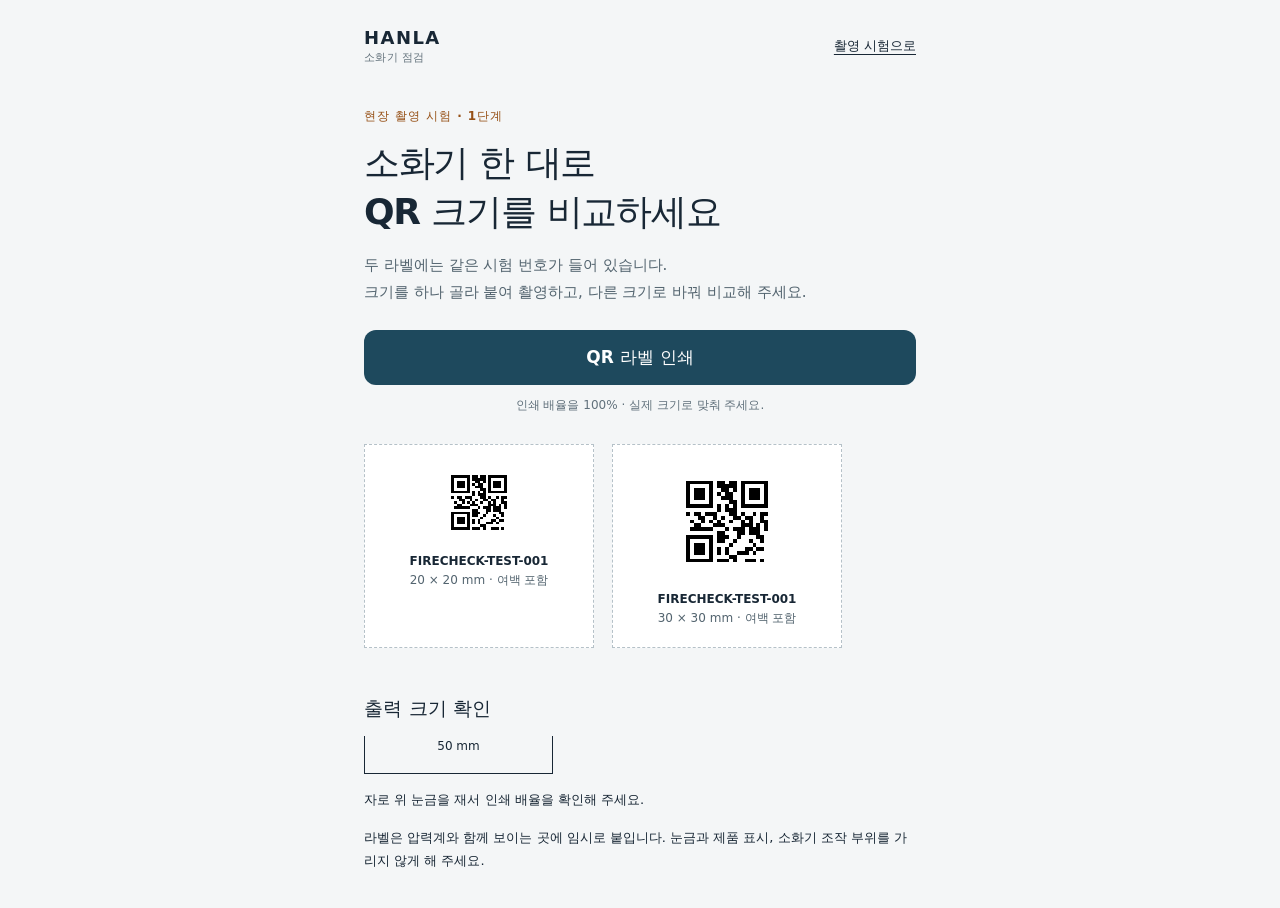
==== labels.html @ dc1bfec1 "Publish mobile photo and QR trial" ====
<!doctype html>
<html lang="ko">
<head>
  <meta charset="UTF-8">
  <meta name="viewport" content="width=device-width, initial-scale=1">
  <title>시험 QR 인쇄 · HANLA</title>


  <script type="module" crossorigin src="./assets/labels-Dmbiffo2.js"></script>
  <link rel="modulepreload" crossorigin href="./assets/trial-config-3g_mqXX-.js">
  <link rel="stylesheet" crossorigin href="./assets/trial-config-DWbpKtD1.css">
  <link rel="stylesheet" crossorigin href="./assets/labels-Cx_xkziq.css">
</head>
<body>
  <main class="page label-page">
    <header class="header screen-only">
      <a class="brand" href="./">HANLA <span>소화기 점검</span></a>
      <a class="text-link" href="./">촬영 시험으로</a>
    </header>
    <section class="intro">
      <p class="eyebrow">현장 촬영 시험 · 1단계</p>
      <h1>소화기 한 대로<br>QR 크기를 비교하세요</h1>
      <p class="description">두 라벨에는 같은 시험 번호가 들어 있습니다.<br>크기를 하나 골라 붙여 촬영하고, 다른 크기로 바꿔 비교해 주세요.</p>
    </section>
    <div class="print-controls screen-only">
      <button id="print" class="primary" type="button">QR 라벨 인쇄</button>
      <p class="hint">인쇄 배율을 100% · 실제 크기로 맞춰 주세요.</p>
    </div>
    <div class="labels">
      <figure class="label">
        <img src="./trial-qr.svg" class="qr-small" alt="20mm 시험용 QR, FIRECHECK-TEST-001">
        <figcaption><strong data-test-id></strong><span>20 × 20 mm · 여백 포함</span></figcaption>
      </figure>
      <figure class="label">
        <img src="./trial-qr.svg" class="qr-large" alt="30mm 시험용 QR, FIRECHECK-TEST-001">
        <figcaption><strong data-test-id></strong><span>30 × 30 mm · 여백 포함</span></figcaption>
      </figure>
    </div>
    <section class="print-guide">
      <h2>출력 크기 확인</h2>
      <div class="ruler" aria-label="출력 후 자로 확인할 50mm 눈금"><span>50 mm</span></div>
      <p>자로 위 눈금을 재서 인쇄 배율을 확인해 주세요.</p>
      <p>라벨은 압력계와 함께 보이는 곳에 임시로 붙입니다. 눈금과 제품 표시, 소화기 조작 부위를 가리지 않게 해 주세요.</p>
    </section>
  </main>

</body>
</html>
---- assets/trial-config-DWbpKtD1.css ----
:root{--lightningcss-light:initial;--lightningcss-dark: ;color-scheme:light;color:#182735;font-synthesis:none;-webkit-text-size-adjust:100%;background:#f4f6f7;font-family:system-ui,-apple-system,BlinkMacSystemFont,Segoe UI,sans-serif}*{box-sizing:border-box}body{margin:0}[hidden]{display:none!important}a{color:inherit}button,input{font:inherit}button,a{-webkit-tap-highlight-color:transparent}button{cursor:pointer;border-radius:12px;min-height:48px;font-weight:600}button:disabled{cursor:wait;opacity:.6}button:focus-visible,a:focus-visible{outline-offset:4px;outline:3px solid #b65313}h1,h2,p,figure{margin:0}h1{letter-spacing:-.035em;font-size:clamp(26px,6.8vw,36px);line-height:1.35}h2{font-size:19px;line-height:1.5}.page{width:min(100%,600px);margin:0 auto;padding:24px 24px 36px}.header{justify-content:space-between;align-items:center;gap:12px;display:flex}.brand{letter-spacing:.08em;flex-direction:column;gap:2px;font-size:18px;font-weight:800;text-decoration:none;display:inline-flex}.brand span{color:#62717b;letter-spacing:.03em;font-size:11px;font-weight:500}.text-link{text-underline-offset:4px;align-items:center;min-height:44px;font-size:13px;display:inline-flex}.intro{padding-top:40px}.eyebrow{letter-spacing:.08em;color:#965016;margin-bottom:14px;font-size:12px;font-weight:700}.description{color:#53646f;word-break:keep-all;margin-top:16px;font-size:15px;line-height:1.8}.steps{color:#53646f;flex-wrap:wrap;gap:16px;padding:24px 0;font-size:12px;display:flex}.steps span{align-items:center;gap:6px;display:inline-flex}.steps b{color:#233e4b;background:#e5ebee;border-radius:50%;place-items:center;width:23px;height:23px;font-size:11px;display:inline-grid}.primary{color:#fff;background:#1e495d;border:0;width:100%;padding:16px 18px;font-size:17px;display:block}.primary:hover{background:#173b4d}.secondary{color:#294655;background:#fff;border:1px solid #c7d1d6;padding:12px 16px}.compact{min-height:44px;padding:10px 14px;font-size:13px}.hint{color:#61717c;text-align:center;margin-top:10px;font-size:12px;line-height:1.7}.sample-button{width:100%;margin-top:16px}.sample-notice{color:#79410c;background:#fff1db;border-radius:10px;margin-top:24px;padding:12px 16px;font-size:13px;line-height:1.7}.result{background:#fff;border:1px solid #dce3e6;border-radius:14px;margin-top:28px;padding:20px}.result-label{letter-spacing:.08em;color:#6b7a84;margin-bottom:6px;font-size:11px;font-weight:700}#result-description{color:#53646f;word-break:keep-all;margin-top:6px;font-size:14px;line-height:1.7}.result[data-state=matched]{background:#edf6f1;border-color:#abcaba}.result[data-state=matched] .result-label{color:#266545}.result[data-state=missing],.result[data-state=unexpected],.result[data-state=multiple],.result[data-state=error]{background:#fff8ee;border-color:#dfc8a7}.result[data-state=reading] .result-label{color:#1e495d}.code-value{white-space:pre-wrap;overflow-wrap:anywhere;border-top:1px solid #d6e1dc;margin-top:12px;padding-top:12px;font-family:ui-monospace,monospace;font-size:13px}.preview{margin-top:24px}.preview-heading{justify-content:space-between;align-items:center;gap:10px;margin-bottom:12px;display:flex}.preview>img{object-fit:contain;background:#e7ecef;border-radius:12px;width:100%;max-height:520px;display:block}.preview figcaption{color:#53646f;gap:6px;margin:12px 0 16px;font-size:12px;line-height:1.7;display:grid}.footer{color:#667782;overflow-wrap:anywhere;border-top:1px solid #d7e0e5;gap:14px;margin-top:32px;padding-top:20px;font-size:12px;line-height:1.8;display:grid}.footer code{font-size:11px}dialog{color:#182735;background:#fff;border:0;border-radius:16px;width:min(92vw,960px);max-height:92vh;padding:18px}dialog::backdrop{background:#122431b3}.viewer-heading{justify-content:space-between;align-items:center;gap:12px;margin-bottom:10px;display:flex}.viewer-image{max-height:65vh;margin-top:12px;overflow:auto}.viewer-image img{max-width:100%;height:auto;margin:auto;display:block}.viewer-image.original img{max-width:none;margin:0}.camera-dialog{width:min(94vw,720px)}.camera-view{background:#101d25;border-radius:12px;justify-content:center;align-items:center;min-height:180px;display:flex;overflow:hidden}.camera-view video{object-fit:contain;width:100%;max-height:60vh;display:block}.camera-status{color:#53646f;margin:14px 0;font-size:14px;line-height:1.7}.camera-actions{gap:10px;display:grid}@media (width<=360px){.page{padding:18px 18px 28px}.steps{gap:10px;font-size:11px}.intro{padding-top:30px}.result{padding:16px}}
---- assets/labels-Cx_xkziq.css ----
.print-controls{margin-top:24px}.labels{flex-wrap:wrap;gap:18px;margin:28px 0;display:flex}.label{background:#fff;border:1px dashed #b5c1c8;align-content:start;justify-items:center;gap:14px;width:230px;padding:20px 12px;display:grid}.label img{flex:none;display:block}.qr-small{width:20mm;height:20mm}.qr-large{width:30mm;height:30mm}.label figcaption{text-align:center;gap:4px;font-size:12px;display:grid}.label figcaption strong{font-size:12px}.label figcaption span{color:#53646f}.print-guide{gap:14px;padding-top:18px;font-size:13px;line-height:1.8;display:grid}.ruler{border-inline:1px solid #182735;text-align:center;border-bottom:1px solid #182735;width:50mm;height:10mm;font-size:12px;position:relative}@page{size:A4;margin:15mm}@media print{:root{color:#000;background:#fff}.screen-only{display:none}.page{width:100%;max-width:none;padding:0}.intro{padding-top:0}.intro h1{font-size:22px}.intro .description{margin-top:8px;font-size:12px}.eyebrow{color:#000}.labels{gap:10mm;margin:12mm 0}.label{break-inside:avoid;width:65mm;min-height:56mm;padding:5mm}.label figcaption{font-size:10px}.label figcaption strong{font-size:11px}.print-guide{break-inside:avoid;font-size:11px}.print-guide h2{font-size:15px}}
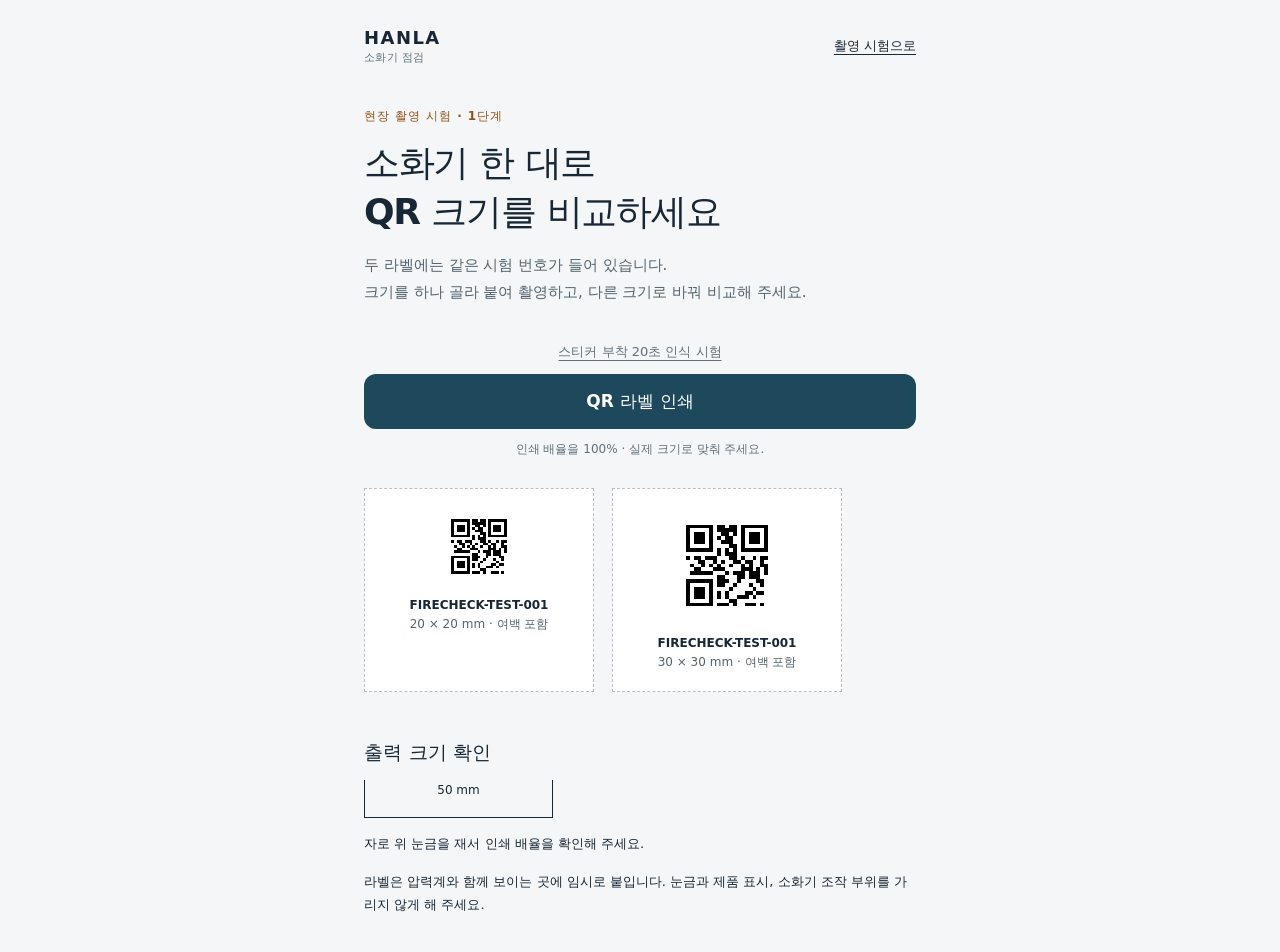
==== commit a95bda5c: "feat: add 20-second sticker placement trial" ====
--- a/labels.html
+++ b/labels.html
@@ -4,11 +4,10 @@
   <meta charset="UTF-8">
   <meta name="viewport" content="width=device-width, initial-scale=1">
   <title>시험 QR 인쇄 · HANLA</title>
-
-
-  <script type="module" crossorigin src="./assets/labels-Dmbiffo2.js"></script>
-  <link rel="modulepreload" crossorigin href="./assets/trial-config-3g_mqXX-.js">
-  <link rel="stylesheet" crossorigin href="./assets/trial-config-DWbpKtD1.css">
+  <script type="module" crossorigin src="./assets/labels-BRmE10Ni.js"></script>
+  <link rel="modulepreload" crossorigin href="./assets/modulepreload-polyfill-P2Xu9kJm.js">
+  <link rel="modulepreload" crossorigin href="./assets/trial-config-C7ukGsiK.js">
+  <link rel="stylesheet" crossorigin href="./assets/trial-config-BOHEo6hf.css">
   <link rel="stylesheet" crossorigin href="./assets/labels-Cx_xkziq.css">
 </head>
 <body>
@@ -23,6 +22,7 @@
       <p class="description">두 라벨에는 같은 시험 번호가 들어 있습니다.<br>크기를 하나 골라 붙여 촬영하고, 다른 크기로 바꿔 비교해 주세요.</p>
     </section>
     <div class="print-controls screen-only">
+      <p class="hint"><a class="text-link" href="./sticker-test.html">스티커 부착 20초 인식 시험</a></p>
       <button id="print" class="primary" type="button">QR 라벨 인쇄</button>
       <p class="hint">인쇄 배율을 100% · 실제 크기로 맞춰 주세요.</p>
     </div>
@@ -43,6 +43,5 @@
       <p>라벨은 압력계와 함께 보이는 곳에 임시로 붙입니다. 눈금과 제품 표시, 소화기 조작 부위를 가리지 않게 해 주세요.</p>
     </section>
   </main>
-
 </body>
 </html>
--- a/assets/trial-config-BOHEo6hf.css
+++ b/assets/trial-config-BOHEo6hf.css
@@ -0,0 +1 @@
+:root{--lightningcss-light:initial;--lightningcss-dark: ;color-scheme:light;color:#182735;font-synthesis:none;-webkit-text-size-adjust:100%;background:#f4f6f7;font-family:system-ui,-apple-system,BlinkMacSystemFont,Segoe UI,sans-serif}*{box-sizing:border-box}body{margin:0}[hidden]{display:none!important}a{color:inherit}button,input{font:inherit}button,a{-webkit-tap-highlight-color:transparent}button{cursor:pointer;border-radius:12px;min-height:48px;font-weight:600}button:disabled{cursor:wait;opacity:.6}button:focus-visible,a:focus-visible{outline-offset:4px;outline:3px solid #b65313}h1,h2,p,figure{margin:0}h1{letter-spacing:-.035em;font-size:clamp(26px,6.8vw,36px);line-height:1.35}h2{font-size:19px;line-height:1.5}.page{width:min(100%,600px);margin:0 auto;padding:24px 24px 36px}.header{justify-content:space-between;align-items:center;gap:12px;display:flex}.brand{letter-spacing:.08em;flex-direction:column;gap:2px;font-size:18px;font-weight:800;text-decoration:none;display:inline-flex}.brand span{color:#62717b;letter-spacing:.03em;font-size:11px;font-weight:500}.text-link{text-underline-offset:4px;align-items:center;min-height:44px;font-size:13px;display:inline-flex}.intro{padding-top:40px}.eyebrow{letter-spacing:.08em;color:#965016;margin-bottom:14px;font-size:12px;font-weight:700}.description{color:#53646f;word-break:keep-all;margin-top:16px;font-size:15px;line-height:1.8}.primary{color:#fff;background:#1e495d;border:0;width:100%;padding:16px 18px;font-size:17px;display:block}.primary:hover{background:#173b4d}.secondary{color:#294655;background:#fff;border:1px solid #c7d1d6;padding:12px 16px}.compact{min-height:44px;padding:10px 14px;font-size:13px}.hint{color:#61717c;text-align:center;margin-top:10px;font-size:12px;line-height:1.7}.scanning{background:#081117;overflow:hidden}.scanner-screen{color:#fff;background:#081117;width:100%;height:100dvh;position:relative;overflow:hidden}.scanner-screen video,#sample-camera{object-fit:cover;width:100%;height:100%;position:absolute;inset:0}.scanner-heading{padding:calc(env(safe-area-inset-top,0px) + 18px) 22px 35px;background:linear-gradient(#061017b8,#0000);justify-content:space-between;align-items:center;display:flex;position:absolute;inset:0 0 auto}.scanner-heading h1{letter-spacing:-.02em;font-size:17px}.scanner-heading span{letter-spacing:.14em;opacity:.8;font-size:11px;font-weight:800}.composition-guide{--qr-size:min(52vw, 26dvh, 230px);justify-items:center;gap:calc(var(--qr-size) * .18);pointer-events:none;display:grid;position:absolute;top:48%;left:50%;transform:translate(-50%,-50%)}.gauge-guide{width:calc(var(--qr-size) * 1.2);height:calc(var(--qr-size) * 1.2);color:#fff;text-shadow:0 1px 6px #000;border:2px dashed #ffffffa6;border-radius:50%;place-items:center;display:grid}.gauge-guide span{background:#07141a55;border-radius:6px;padding:4px 8px;font-size:13px;font-weight:600}.qr-frame{width:var(--qr-size);height:var(--qr-size);border:4px solid #fff;border-radius:14px;transition:border-color .15s;position:relative;box-shadow:0 0 0 1px #0005}.qr-frame span{text-shadow:0 1px 6px #000;opacity:.7;font-size:15px;font-weight:700;position:absolute;top:50%;left:50%;transform:translate(-50%,-50%)}.scanner-screen[data-state=aligned] .qr-frame{border-color:#73e1b0}.scanner-screen[data-state=aligned] .qr-frame span{visibility:hidden}.scanner-instructions{padding:40px 24px calc(env(safe-area-inset-bottom,0px) + 24px);text-align:center;background:linear-gradient(#0000,#061017eb 35%);position:absolute;inset:auto 0 0}#scan-status{word-break:keep-all;font-size:17px;font-weight:700;line-height:1.5}.scanner-hint{color:#dee8ee;margin-top:9px;font-size:13px;line-height:1.7}.scanner-retry{color:#102c39;background:#fff;border:0;width:min(100%,320px);margin-top:15px;padding:12px 18px}.noscript-message{background:#142936;border-radius:12px;padding:20px;position:absolute;inset:45% 20px auto}.review-intro{margin-top:34px}.review-step{color:#62717b;font-size:12px}.code-value{overflow-wrap:anywhere;background:#eaf3ee;border:1px solid #c6dbce;border-radius:10px;margin-top:18px;padding:12px 14px;font-family:ui-monospace,monospace;font-size:13px}.preview{margin-top:20px}.preview>img{object-fit:contain;background:#e7ecef;border-radius:12px;width:100%;max-height:60vh;display:block}.preview figcaption{color:#53646f;margin:10px 0 18px;font-size:12px;line-height:1.7}.review-actions{gap:10px;display:grid}.button-link{text-align:center;border-radius:12px;font-weight:600;text-decoration:none}.review-note{color:#62717b;text-align:center;margin-top:20px;font-size:12px;line-height:1.8}.sample-notice{color:#79410c;background:#fff1db;border-radius:10px;margin-top:20px;padding:12px 16px;font-size:13px;line-height:1.7}dialog{color:#182735;background:#fff;border:0;border-radius:16px;width:min(92vw,960px);max-height:92vh;padding:18px}dialog::backdrop{background:#122431b3}.viewer-heading{justify-content:space-between;align-items:center;gap:12px;margin-bottom:10px;display:flex}.viewer-image{max-height:65vh;margin-top:12px;overflow:auto}.viewer-image img{max-width:100%;height:auto;margin:auto;display:block}.viewer-image.original img{max-width:none;margin:0}@media (height<=480px){.scanner-heading,.scanner-instructions{padding-top:12px;padding-bottom:12px}.scanner-hint{margin-top:3px;font-size:11px}#scan-status{font-size:14px}.composition-guide{top:46%}}.storage-panel{background:#fff;border:1px solid #ccd8de;border-radius:12px;gap:12px;margin-top:24px;padding:18px;font-size:14px;line-height:1.6;display:grid}.login-form{gap:8px;display:grid}.login-form input{color:#182735;background:#fff;border:1px solid #bdcbd2;border-radius:8px;width:100%;min-height:46px;padding:10px 12px}.login-form label{margin-top:5px;font-size:13px}.storage-account{overflow-wrap:anywhere;justify-content:space-between;align-items:center;gap:12px;display:flex}.storage-message{color:#415c6a;margin:10px 0;font-size:13px;line-height:1.7}.storage-message:empty{display:none}#records-content>.storage-message{margin-top:22px}.storage-account button{white-space:nowrap;flex-shrink:0}
